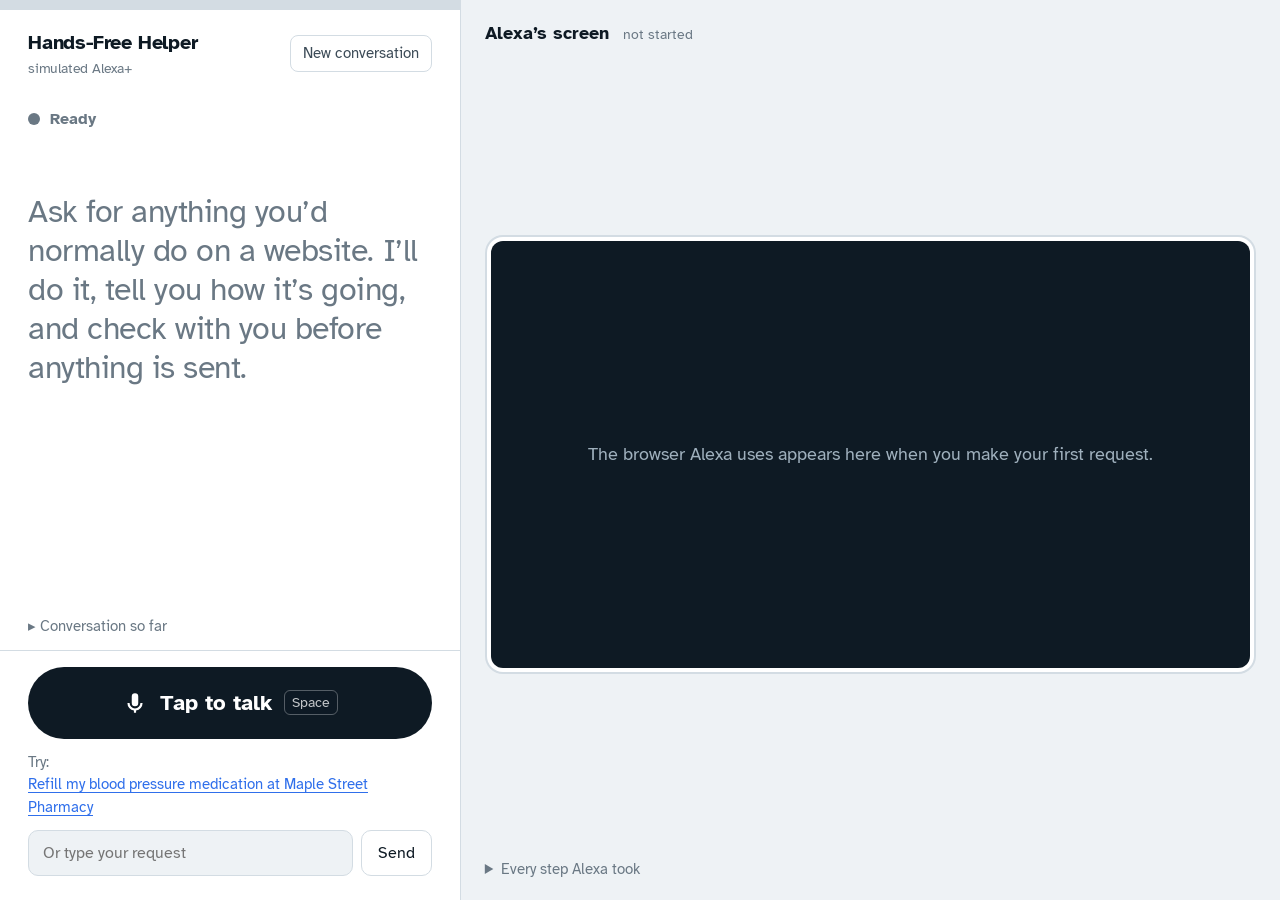
==== app/public/index.html @ bc0706c0 "Redesign the Alexa+ page for low-vision users Atkinson Hyperlegible type, an Echo-style state light " ====
<!doctype html>
<html lang="en">
<head>
<meta charset="utf-8">
<meta name="viewport" content="width=device-width,initial-scale=1">
<title>Hands-Free Helper</title>
<link rel="preconnect" href="https://fonts.googleapis.com">
<link rel="preconnect" href="https://fonts.gstatic.com" crossorigin>
<link href="https://fonts.googleapis.com/css2?family=Atkinson+Hyperlegible:ital,wght@0,400;0,700;1,400&display=swap" rel="stylesheet">
<style>
:root{
  --ink:#0E1A24; --ink-2:#3C4B57; --ink-3:#6A7884;
  --paper:#EEF2F5; --surface:#FFFFFF; --rule:#D3DCE3; --screen:#0E1A24;
  --listen:#2F6FEB; --work:#7A5AF8; --ask:#E39A0B; --done:#14915F; --stop:#D23F3F;
  --state:var(--ink-3);
  --font:"Atkinson Hyperlegible",system-ui,-apple-system,"Segoe UI",sans-serif;
}
*{box-sizing:border-box}
html,body{height:100%}
body{margin:0;background:var(--paper);color:var(--ink);font:18px/1.5 var(--font)}
body[data-state=listening]{--state:var(--listen)} body[data-state=thinking]{--state:var(--work)}
body[data-state=speaking]{--state:var(--listen)} body[data-state=ask]{--state:var(--ask)}
body[data-state=done]{--state:var(--done)} body[data-state=blocked]{--state:var(--stop)}
button,input{font:inherit;color:inherit}
:focus-visible{outline:3px solid var(--listen);outline-offset:3px}

.app{display:grid;grid-template-columns:minmax(440px,36%) 1fr;height:100vh}

/* left: the conversation */
.talk{position:relative;display:flex;flex-direction:column;min-height:0;background:var(--surface);border-right:1px solid var(--rule)}
.lightbar{height:10px;background:var(--state);transition:background .3s;position:relative;overflow:hidden}
body[data-state=idle] .lightbar{background:var(--rule)}
body[data-state=thinking] .lightbar::after{content:"";position:absolute;inset:0;width:35%;
  background:linear-gradient(90deg,transparent,rgba(255,255,255,.75),transparent);animation:sweep 1.4s ease-in-out infinite}
body[data-state=listening] .lightbar,body[data-state=speaking] .lightbar{animation:breathe 1.2s ease-in-out infinite}
@keyframes sweep{from{transform:translateX(-100%)}to{transform:translateX(300%)}}
@keyframes breathe{50%{opacity:.55}}

.bar{display:flex;align-items:center;gap:12px;padding:18px 28px 0}
.bar h1{margin:0;font-size:20px;font-weight:700;letter-spacing:-.01em;white-space:nowrap}
.bar .sim{display:block;font-size:14px;font-weight:400;color:var(--ink-3)}
.bar .sp{flex:1}
.quiet{white-space:nowrap;background:none;border:1px solid var(--rule);border-radius:8px;padding:6px 12px;font-size:15px;color:var(--ink-2);cursor:pointer}
.quiet:hover{border-color:var(--ink-3);color:var(--ink)}

.stage{flex:1;overflow:auto;padding:28px 28px 12px;min-height:0;display:flex;flex-direction:column}
.status{display:flex;align-items:center;gap:10px;font-size:16px;font-weight:700;color:var(--state);min-height:24px}
.status::before{content:"";width:12px;height:12px;border-radius:50%;background:var(--state);flex:none}
body[data-state=idle] .status{color:var(--ink-3)}
.heard{margin:22px 0 0;font-size:19px;color:var(--ink-2);font-style:italic;min-height:1.5em}
.caption{margin:10px 0 0;font-size:clamp(28px,2.5vw,40px);line-height:1.22;font-weight:700;letter-spacing:-.015em;max-width:24ch}
.caption.empty{color:var(--ink-3);font-weight:400}

.decision{margin-top:24px;padding:20px;border-radius:14px;border:2px solid var(--ask);background:#FFF7E6}
.decision p{margin:0 0 14px;font-size:19px}
.decision .row{display:flex;gap:12px}
.decision button{flex:1;min-height:56px;border-radius:12px;font-size:20px;font-weight:700;cursor:pointer;border:2px solid var(--ink)}
.decision .yes{background:var(--ink);color:#fff}
.decision .no{background:var(--surface)}
.outcome{margin-top:24px;padding:16px 20px;border-radius:14px;font-size:19px;border-left:6px solid var(--done);background:#E9F7F0}
.outcome.blocked{border-color:var(--stop);background:#FDECEC}

.history{margin-top:auto;padding-top:28px}
.history summary{cursor:pointer;color:var(--ink-3);font-size:15px;list-style:none}
.history summary::-webkit-details-marker{display:none}
.history summary::before{content:"▸ ";}
.history[open] summary::before{content:"▾ ";}
.history ol{list-style:none;margin:10px 0 0;padding:0;display:flex;flex-direction:column;gap:8px}
.history li{font-size:16px;line-height:1.4;padding-left:14px;border-left:3px solid var(--rule)}
.history li.you{border-color:var(--listen);color:var(--ink-2)}
.history li b{font-weight:700;margin-right:6px}

.dock{padding:16px 28px 24px;border-top:1px solid var(--rule);display:flex;flex-direction:column;gap:12px}
.mic{position:relative;display:flex;align-items:center;justify-content:center;gap:12px;width:100%;min-height:72px;border-radius:999px;
  border:0;background:var(--ink);color:#fff;font-size:22px;font-weight:700;cursor:pointer;overflow:hidden}
.mic svg{width:26px;height:26px;fill:currentColor;flex:none}
.mic .level{position:absolute;left:0;top:0;bottom:0;width:0;background:var(--listen);opacity:.9;transition:width .06s linear}
.mic span,.mic svg{position:relative}
body[data-state=listening] .mic{background:#1B3F86}
body[data-state=thinking] .mic,body[data-state=speaking] .mic{background:var(--ink-3);cursor:default}
.mic kbd{font:inherit;font-size:14px;font-weight:400;opacity:.75;border:1px solid rgba(255,255,255,.4);border-radius:6px;padding:1px 7px}
.typed{display:flex;gap:8px}
.typed input{flex:1;min-width:0;border:1px solid var(--rule);border-radius:10px;padding:10px 14px;font-size:16px;background:var(--paper)}
.typed button{border:1px solid var(--rule);background:var(--surface);border-radius:10px;padding:0 16px;font-size:16px;cursor:pointer}
.try{font-size:15px;color:var(--ink-3)}
.try button{background:none;border:0;padding:0;color:var(--listen);text-decoration:underline;text-underline-offset:3px;cursor:pointer;font-size:15px;text-align:left}

/* right: what Alexa is doing */
.watch{display:flex;flex-direction:column;min-width:0;min-height:0;padding:20px 24px 20px}
.watch header{display:flex;align-items:baseline;gap:14px;margin-bottom:12px;min-height:28px}
.watch h2{margin:0;font-size:18px}
.watch .live{font-size:14px;color:var(--ink-3)}
.watch .live.on{color:var(--done);font-weight:700}
.watch .sp{flex:1}
.watch .clock{font-size:15px;color:var(--ink-3);font-variant-numeric:tabular-nums}
/* the frame keeps the desktop's 16:9 shape, as large as the space allows */
.fit{flex:1;min-height:0;display:flex;align-items:center;justify-content:center;container-type:size}
.frame{position:relative;width:min(100cqw - 12px,(100cqh - 12px) * 16 / 9);aspect-ratio:16/9;border-radius:12px;overflow:hidden;background:var(--screen);
  box-shadow:0 0 0 4px var(--surface),0 0 0 6px var(--rule);transition:box-shadow .3s}
.frame .empty[hidden]{display:none}
body:not([data-state=idle]) .frame{box-shadow:0 0 0 4px var(--surface),0 0 0 6px var(--state)}
.frame iframe{position:absolute;inset:0;width:100%;height:100%;border:0}
.frame .empty{position:absolute;inset:0;display:grid;place-items:center;color:#9FB0BD;font-size:18px;text-align:center;padding:24px}
.now{display:flex;align-items:baseline;gap:8px;font-size:16px;color:var(--ink-2);min-width:0;overflow:hidden;white-space:nowrap}
.now .what{font-weight:700;color:var(--ink)}
.steps{margin-top:8px}
.steps summary{cursor:pointer;color:var(--ink-3);font-size:15px}
.steps ol{margin:8px 0 0;padding-left:22px;max-height:140px;overflow:auto;font-size:14.5px;color:var(--ink-2);columns:2;column-gap:32px}

@media (max-width:980px){
  .app{grid-template-columns:1fr;height:auto}
  .talk{min-height:100vh;border-right:0}
  .watch{padding:16px}
  .fit{flex:none;container-type:inline-size}
  .frame{width:100%}
  .bar,.stage,.dock{padding-left:16px;padding-right:16px}
  .steps ol{columns:1}
}
@media (prefers-reduced-motion:reduce){*{animation:none!important;transition:none!important}}
</style>
</head>
<body data-state="idle">
<div class="app">
  <section class="talk" aria-label="Conversation with Alexa">
    <div class="lightbar" aria-hidden="true"></div>
    <div class="bar">
      <h1>Hands-Free Helper<span class="sim">simulated Alexa+</span></h1><span class="sp"></span>
      <button class="quiet" id="stop" hidden>Stop</button>
      <button class="quiet" id="reset">New conversation</button>
    </div>

    <div class="stage">
      <div class="status" id="state" role="status" aria-live="polite">Ready</div>
      <p class="heard" id="heard"></p>
      <p class="caption empty" id="caption" aria-live="polite">Ask for anything you’d normally do on a website. I’ll do it, tell you how it’s going, and check with you before anything is sent.</p>
      <div id="result"></div>
      <details class="history" id="historyBox">
        <summary>Conversation so far</summary>
        <ol id="history"></ol>
      </details>
    </div>

    <div class="dock">
      <button class="mic" id="ring" aria-label="Tap to talk">
        <span class="level" id="level"></span>
        <svg viewBox="0 0 24 24" aria-hidden="true"><path d="M12 15a3 3 0 0 0 3-3V6a3 3 0 1 0-6 0v6a3 3 0 0 0 3 3Zm5-3a5 5 0 0 1-10 0H5a7 7 0 0 0 6 6.92V21h2v-2.08A7 7 0 0 0 19 12h-2Z"/></svg>
        <span id="micLabel">Tap to talk</span><kbd>Space</kbd>
      </button>
      <div class="try" id="hints">Try: <button class="hint">Refill my blood pressure medication at Maple Street Pharmacy</button></div>
      <form class="typed" id="form"><input id="text" placeholder="Or type your request" autocomplete="off" aria-label="Type your request"><button>Send</button></form>
    </div>
  </section>

  <section class="watch" aria-label="Alexa's screen">
    <header><h2>Alexa’s screen</h2><span class="live" id="live">not started</span><span class="sp"></span><span class="now" id="now"></span><span class="clock" id="timer"></span></header>
    <div class="fit"><div class="frame">
      <iframe id="vnc" title="Live view of the browser Alexa is using"></iframe>
      <div class="empty" id="empty">The browser Alexa uses appears here when you make your first request.</div>
    </div></div>
    <details class="steps" id="stepsBox"><summary id="stepsSum">Every step Alexa took</summary><ol id="steps"></ol></details>
  </section>
</div>
<script>
const $ = (id) => document.getElementById(id);
const stateEl = $('state'), ring = $('ring');
let cfg = {}, running = false, t0 = 0, tick, stepCount = 0;

let vncLoaded = false;
fetch('/api/config').then(r => r.json()).then(c => { cfg = c; if (c.desktopUp) loadVnc(); });
function loadVnc() {
  if (vncLoaded) return; vncLoaded = true;
  const f = $('vnc');
  f.src = `http://${location.hostname}:${cfg.vncWebPort}/vnc.html?autoconnect=1&resize=scale&view_only=1&reconnect=1&reconnect_delay=1500`;
  f.onload = () => { $('empty').hidden = true; $('live').textContent = 'live'; $('live').classList.add('on'); };
}

const LABELS = { idle: 'Ready', listening: 'Listening', thinking: 'Working on it', speaking: 'Speaking',
  ask: 'Needs your OK', done: 'Done', blocked: 'Couldn’t finish' };
function setState(s, label) {
  document.body.dataset.state = s || 'idle';
  stateEl.textContent = label || LABELS[s || 'idle'];
  $('micLabel').textContent = s === 'listening' ? 'Listening… tap when done' : s === 'thinking' ? 'Working…' : 'Tap to talk';
  $('stop').hidden = s !== 'thinking';
}
function remember(who, text) {
  const li = document.createElement('li'); li.className = who === 'You' ? 'you' : '';
  li.innerHTML = '<b></b><span></span>'; li.children[0].textContent = who; li.children[1].textContent = text;
  $('history').appendChild(li);
}
function caption(text) { const c = $('caption'); c.classList.remove('empty'); c.textContent = text; }
function step(text) {
  $('now').innerHTML = '<span>Now</span><span class="what"></span>'; $('now').lastChild.textContent = text.replace(/^\S+\s/, '');
  const li = document.createElement('li'); li.textContent = text.replace(/^\S+\s/, ''); $('steps').appendChild(li);
  $('stepsSum').textContent = `Every step Alexa took (${++stepCount})`;
}

// Split an agent message into spoken text and an optional ASK/DONE/BLOCKED tag.
function parse(text) {
  const m = text.match(/^(ASK|DONE|BLOCKED):\s*(.+)$/m);
  const body = text.replace(/^(ASK|DONE|BLOCKED):.*$/m, '').trim();
  return { body, tag: m && m[1], tagText: m && m[2].trim() };
}

// --- speech out ---
const synth = window.speechSynthesis; let speakQ = Promise.resolve();
function speak(text) {
  if (!synth || !text) return speakQ;
  speakQ = speakQ.then(() => new Promise(res => {
    const u = new SpeechSynthesisUtterance(text.replace(/[*_`#]/g, ''));
    const v = synth.getVoices().find(v => /Samantha|Google US English|Jenny|Aria|Female/i.test(v.name)); if (v) u.voice = v;
    u.rate = 1.05; u.onend = u.onerror = res;
    if (!running && document.body.dataset.state === 'idle') setState('speaking');
    synth.speak(u);
  }));
  return speakQ;
}

// Speech in: record with MediaRecorder, stop automatically ~1.3 s after the user goes quiet,
// then transcribe on our own server (local Whisper) - no cloud speech service needed.
let rec = null;   // { stop(), abort() } while recording
async function listen(auto = false) {
  if (running || rec) return;
  if (!navigator.mediaDevices || !window.MediaRecorder) { setState('blocked', 'Recording needs http://localhost in Chrome or Edge'); return; }
  if (synth) synth.cancel();
  let stream;
  try { stream = await navigator.mediaDevices.getUserMedia({ audio: { echoCancellation: true, noiseSuppression: true } }); }
  catch (e) {
    const why = e.name === 'NotFoundError' ? 'No microphone found. Check your input device.'
      : 'Microphone blocked. Allow it in the address bar; the page must be on http://localhost.';
    // after a question, keep the question on screen: the buttons still work without a mic
    if (auto) return setState('ask', 'Needs your OK. Use the buttons, the microphone isn’t available');
    return setState('blocked', why);
  }

  const ctx = new AudioContext(), an = ctx.createAnalyser(); an.fftSize = 1024;
  ctx.createMediaStreamSource(stream).connect(an);
  const buf = new Float32Array(an.fftSize), chunks = [];
  const mr = new MediaRecorder(stream); mr.ondataavailable = (e) => e.data.size && chunks.push(e.data);
  const start = Date.now(); let floor = 0, n = 0, heard = false, lastLoud = 0, aborted = false;
  const timer = setInterval(() => {
    an.getFloatTimeDomainData(buf);
    const rms = Math.sqrt(buf.reduce((s, v) => s + v * v, 0) / buf.length), now = Date.now();
    if (now - start < 300) { floor += rms; n++; return; }          // learn the room's noise level
    const thr = Math.max(0.012, (floor / Math.max(n, 1)) * 3);
    $('level').style.width = Math.min(100, rms * 900) + '%';
    if (rms > thr) { heard = true; lastLoud = now; }
    if ((heard && now - lastLoud > 1300) || (!heard && now - start > 7000) || now - start > 15000) finish();
  }, 50);
  function finish() { if (mr.state !== 'inactive') mr.stop(); }
  mr.onstop = async () => {
    clearInterval(timer); stream.getTracks().forEach((t) => t.stop()); ctx.close(); $('level').style.width = 0; rec = null;
    if (aborted) return setState(auto ? 'ask' : 'idle');
    if (!heard) return setState(auto ? 'ask' : 'idle', auto ? 'Needs your OK. Say yes or no, or use the buttons' : 'I didn’t hear anything. Tap to talk and try again.');
    setState('thinking', 'Writing down what you said');
    try {
      const r = await (await fetch('/api/stt', { method: 'POST', body: new Blob(chunks, { type: mr.mimeType }) })).json();
      const said = (r.text || '').trim();
      if (said) return send(said);
      setState('idle', r.error ? 'Speech error: ' + r.error : 'I didn’t catch that. Tap to talk and try again.');
    } catch { setState('blocked', 'Can’t reach the helper server to transcribe.'); }
  };
  rec = { stop: finish, abort: () => { aborted = true; finish(); } };
  mr.start(250); setState('listening');
}
ring.onclick = () => rec ? rec.stop() : listen();
document.addEventListener('keydown', (e) => { if (e.code === 'Space' && !/INPUT|BUTTON/.test(document.activeElement.tagName)) { e.preventDefault(); ring.click(); } });

// --- talk to the agent ---
async function send(text) {
  if (running || !text) return;
  $('hints').hidden = true; $('result').innerHTML = '';
  $('heard').textContent = '“' + text + '”'; remember('You', text);
  running = true; setState('thinking'); caption('On it.');
  t0 = Date.now(); tick = setInterval(() => $('timer').textContent = Math.round((Date.now() - t0) / 1000) + ' s', 500);
  let lastTag = null;
  try {
    const r = await fetch('/api/ask', { method: 'POST', headers: { 'Content-Type': 'application/json' }, body: JSON.stringify({ text }) });
    const reader = r.body.getReader(), dec = new TextDecoder(); let buf = '';
    for (;;) {
      const { value, done } = await reader.read(); if (done) break;
      buf += dec.decode(value, { stream: true });
      let i; while ((i = buf.indexOf('\n\n')) >= 0) {
        const chunk = buf.slice(0, i); buf = buf.slice(i + 2);
        if (!chunk.startsWith('data: ')) continue;
        const ev = JSON.parse(chunk.slice(6));
        if (ev.type === 'status') { stateEl.textContent = ev.text.replace('…', ''); if (ev.text.startsWith('Working')) loadVnc(); }
        if (ev.type === 'activity') step(ev.text);
        if (ev.type === 'say') {
          const p = parse(ev.text);
          if (p.body) { caption(p.body); remember('Alexa', p.body); speak(p.body); }
          if (p.tag) { outcome(p.tag, p.tagText); remember('Alexa', p.tagText); speak(p.tagText); lastTag = p.tag; }
        }
        if (ev.type === 'error') { caption(ev.text); remember('Alexa', ev.text); speak(ev.text); lastTag = 'BLOCKED'; }
      }
    }
  } catch (e) { caption('The connection to the helper dropped. Check that the server is running.'); lastTag = 'BLOCKED'; }
  running = false; clearInterval(tick);
  $('now').innerHTML = '';
  await speakQ;
  setState({ ASK: 'ask', DONE: 'done', BLOCKED: 'blocked' }[lastTag] || 'idle');
  // hands-free: wait for the spoken yes/no, after a beat so the mic doesn't hear Alexa's own voice
  if (lastTag === 'ASK') setTimeout(() => listen(true), 500);
}

function outcome(tag, text) {
  caption(text);
  const box = $('result');
  if (tag === 'ASK') {
    box.innerHTML = '<div class="decision"><p>Say “yes” or “no”, or choose:</p><div class="row"><button class="yes">Yes, go ahead</button><button class="no">No, stop</button></div></div>';
    box.querySelector('.yes').onclick = () => { rec && rec.abort(); send('Yes, go ahead.'); };
    box.querySelector('.no').onclick = () => { rec && rec.abort(); send("No, don't do that."); };
  } else {
    box.innerHTML = `<div class="outcome ${tag === 'BLOCKED' ? 'blocked' : ''}"></div>`;
    box.firstChild.textContent = tag === 'DONE' ? 'Finished and checked on screen.' : 'Stopped before finishing. Nothing was submitted.';
  }
}

$('form').onsubmit = (e) => { e.preventDefault(); const t = $('text').value.trim(); $('text').value = ''; send(t); };
document.querySelectorAll('.hint').forEach(b => b.onclick = () => send(b.textContent));
$('reset').onclick = async () => {
  await fetch('/api/reset', { method: 'POST' });
  $('history').innerHTML = ''; $('steps').innerHTML = ''; $('result').innerHTML = ''; $('heard').textContent = ''; stepCount = 0;
  $('stepsSum').textContent = 'Every step Alexa took'; $('hints').hidden = false; $('timer').textContent = '';
  const c = $('caption'); c.classList.add('empty'); c.textContent = 'New conversation. What can I do for you?'; setState('idle');
};
$('stop').onclick = () => fetch('/api/stop', { method: 'POST' });
</script>
</body>
</html>
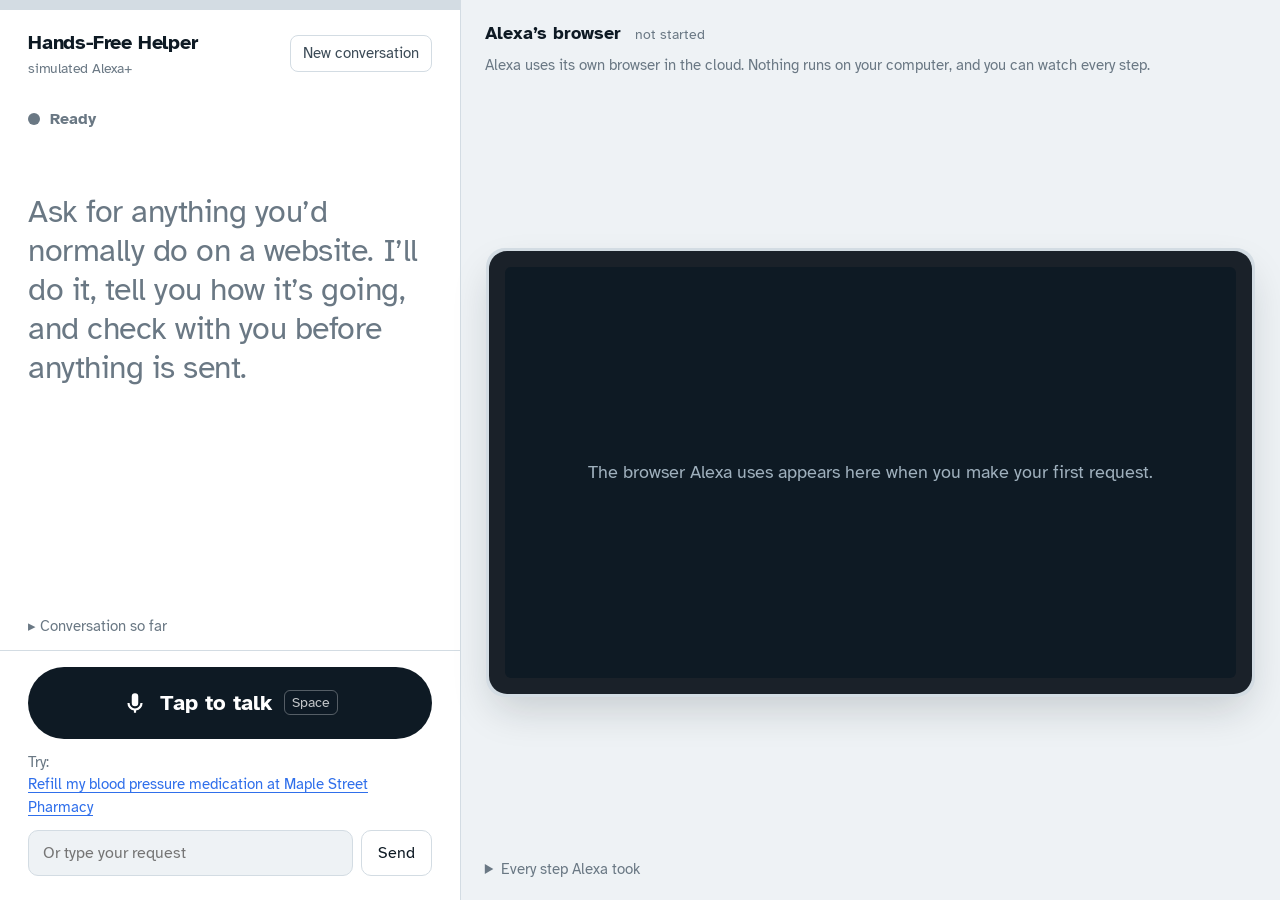
==== commit 57dbac1c: "Show Alexa's cloud browser instead of a desktop Embed noVNC's RFB client directly (no noVNC UI) in a" ====
--- a/app/public/index.html
+++ b/app/public/index.html
@@ -90,16 +90,18 @@
 .watch header{display:flex;align-items:baseline;gap:14px;margin-bottom:12px;min-height:28px}
 .watch h2{margin:0;font-size:18px}
 .watch .live{font-size:14px;color:var(--ink-3)}
+.watch .where{margin:-6px 0 18px;font-size:15px;color:var(--ink-3)}
 .watch .live.on{color:var(--done);font-weight:700}
 .watch .sp{flex:1}
 .watch .clock{font-size:15px;color:var(--ink-3);font-variant-numeric:tabular-nums}
 /* the frame keeps the desktop's 16:9 shape, as large as the space allows */
 .fit{flex:1;min-height:0;display:flex;align-items:center;justify-content:center;container-type:size}
-.frame{position:relative;width:min(100cqw - 12px,(100cqh - 12px) * 16 / 9);aspect-ratio:16/9;border-radius:12px;overflow:hidden;background:var(--screen);
-  box-shadow:0 0 0 4px var(--surface),0 0 0 6px var(--rule);transition:box-shadow .3s}
+.frame{position:relative;width:min(100cqw - 40px,(100cqh - 40px) * 16 / 9);aspect-ratio:16/9;border-radius:6px;overflow:hidden;background:var(--screen);
+  box-shadow:0 0 0 16px #1A2129,0 0 0 19px var(--rule),0 18px 40px 12px rgba(14,26,36,.18);transition:box-shadow .3s}
 .frame .empty[hidden]{display:none}
-body:not([data-state=idle]) .frame{box-shadow:0 0 0 4px var(--surface),0 0 0 6px var(--state)}
-.frame iframe{position:absolute;inset:0;width:100%;height:100%;border:0}
+body:not([data-state=idle]) .frame{box-shadow:0 0 0 16px #1A2129,0 0 0 19px var(--state),0 18px 40px 12px rgba(14,26,36,.18)}
+.frame .screen{position:absolute;inset:0}
+.frame .screen > div{background:transparent!important}
 .frame .empty{position:absolute;inset:0;display:grid;place-items:center;color:#9FB0BD;font-size:18px;text-align:center;padding:24px}
 .now{display:flex;align-items:baseline;gap:8px;font-size:16px;color:var(--ink-2);min-width:0;overflow:hidden;white-space:nowrap}
 .now .what{font-weight:700;color:var(--ink)}
@@ -110,7 +112,7 @@
 @media (max-width:980px){
   .app{grid-template-columns:1fr;height:auto}
   .talk{min-height:100vh;border-right:0}
-  .watch{padding:16px}
+  .watch{padding:16px 28px}
   .fit{flex:none;container-type:inline-size}
   .frame{width:100%}
   .bar,.stage,.dock{padding-left:16px;padding-right:16px}
@@ -151,10 +153,11 @@
     </div>
   </section>
 
-  <section class="watch" aria-label="Alexa's screen">
-    <header><h2>Alexa’s screen</h2><span class="live" id="live">not started</span><span class="sp"></span><span class="now" id="now"></span><span class="clock" id="timer"></span></header>
+  <section class="watch" aria-label="Alexa's browser">
+    <header><h2>Alexa’s browser</h2><span class="live" id="live">not started</span><span class="sp"></span><span class="now" id="now"></span><span class="clock" id="timer"></span></header>
+    <p class="where">Alexa uses its own browser in the cloud. Nothing runs on your computer, and you can watch every step.</p>
     <div class="fit"><div class="frame">
-      <iframe id="vnc" title="Live view of the browser Alexa is using"></iframe>
+      <div class="screen" id="vnc" role="img" aria-label="Live view of the browser Alexa is using"></div>
       <div class="empty" id="empty">The browser Alexa uses appears here when you make your first request.</div>
     </div></div>
     <details class="steps" id="stepsBox"><summary id="stepsSum">Every step Alexa took</summary><ol id="steps"></ol></details>
@@ -167,11 +170,17 @@
 
 let vncLoaded = false;
 fetch('/api/config').then(r => r.json()).then(c => { cfg = c; if (c.desktopUp) loadVnc(); });
-function loadVnc() {
+// Live view: noVNC's RFB client drawn straight into the page (no noVNC chrome), view-only, scaled.
+async function loadVnc() {
   if (vncLoaded) return; vncLoaded = true;
-  const f = $('vnc');
-  f.src = `http://${location.hostname}:${cfg.vncWebPort}/vnc.html?autoconnect=1&resize=scale&view_only=1&reconnect=1&reconnect_delay=1500`;
-  f.onload = () => { $('empty').hidden = true; $('live').textContent = 'live'; $('live').classList.add('on'); };
+  const { default: RFB } = await import('/novnc/core/rfb.js');
+  const connect = () => {
+    const rfb = new RFB($('vnc'), `ws://${location.hostname}:${cfg.vncWebPort}/websockify`);
+    rfb.viewOnly = true; rfb.scaleViewport = true; rfb.background = 'transparent';
+    rfb.addEventListener('connect', () => { $('empty').hidden = true; $('live').textContent = 'live'; $('live').classList.add('on'); });
+    rfb.addEventListener('disconnect', () => { $('live').textContent = 'reconnecting'; $('live').classList.remove('on'); setTimeout(connect, 1500); });
+  };
+  connect();
 }
 
 const LABELS = { idle: 'Ready', listening: 'Listening', thinking: 'Working on it', speaking: 'Speaking',
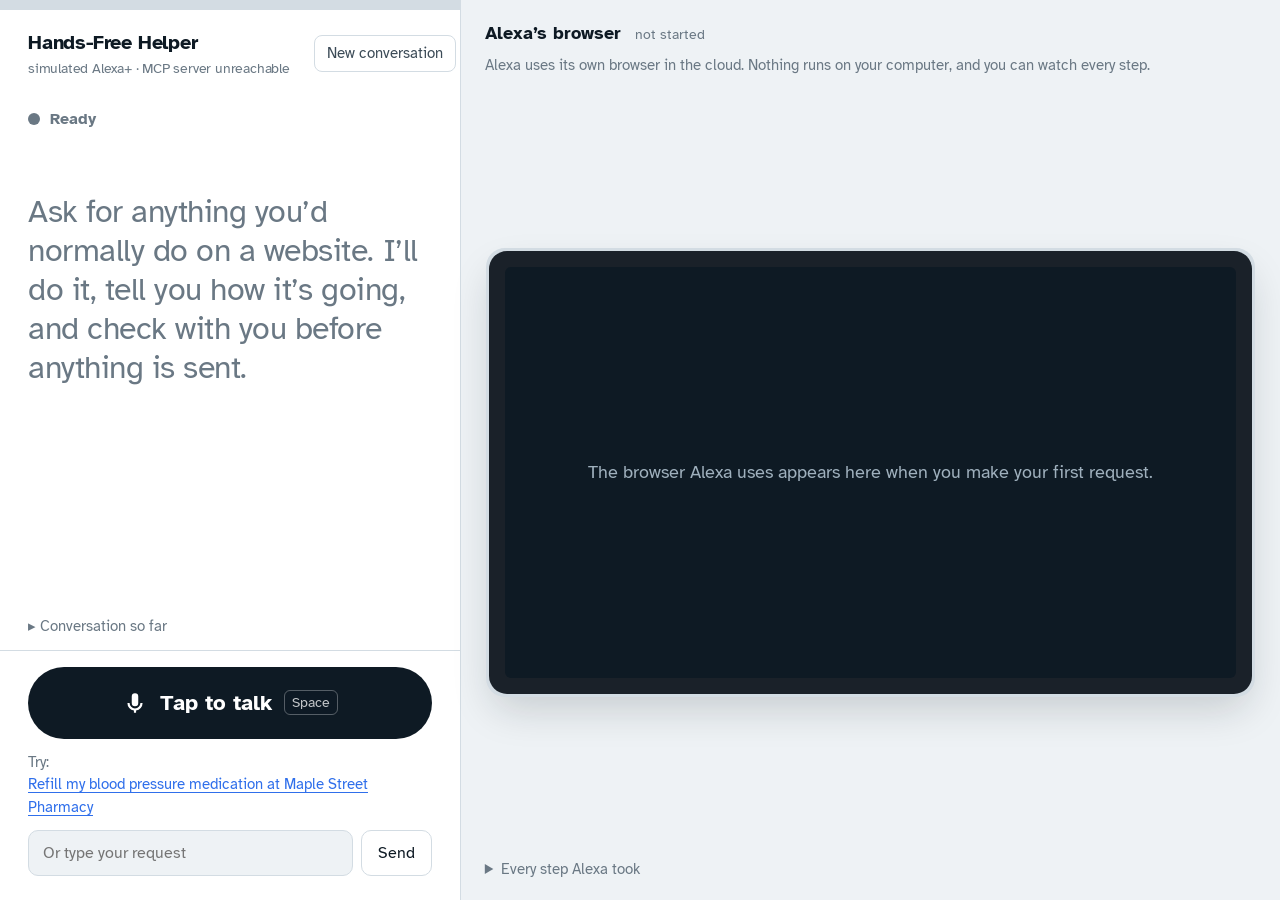
==== commit 96295a52: "Add a self-hosted MCP server and make the Alexa+ page its MCP client Streamable HTTP, protocol 2025-" ====
--- a/app/public/index.html
+++ b/app/public/index.html
@@ -126,7 +126,7 @@
   <section class="talk" aria-label="Conversation with Alexa">
     <div class="lightbar" aria-hidden="true"></div>
     <div class="bar">
-      <h1>Hands-Free Helper<span class="sim">simulated Alexa+</span></h1><span class="sp"></span>
+      <h1>Hands-Free Helper<span class="sim">simulated Alexa+ · <span id="mcpState">connecting to MCP server…</span></span></h1><span class="sp"></span>
       <button class="quiet" id="stop" hidden>Stop</button>
       <button class="quiet" id="reset">New conversation</button>
     </div>
@@ -274,39 +274,91 @@
 ring.onclick = () => rec ? rec.stop() : listen();
 document.addEventListener('keydown', (e) => { if (e.code === 'Space' && !/INPUT|BUTTON/.test(document.activeElement.tagName)) { e.preventDefault(); ring.click(); } });
 
+// --- MCP client: the page talks to the helper's MCP server (Streamable HTTP, 2025-11-25) ---
+const mcp = {
+  sid: null, version: '2025-11-25', id: 0,
+  async post(msg, onNote) {
+    const headers = { 'Content-Type': 'application/json', Accept: 'application/json, text/event-stream' };
+    if (this.sid) { headers['Mcp-Session-Id'] = this.sid; headers['MCP-Protocol-Version'] = this.version; }
+    const r = await fetch('/mcp', { method: 'POST', headers, body: JSON.stringify(msg) });
+    if (r.status === 404 && this.sid) { this.sid = null; await this.init(); return this.post(msg, onNote); }  // session expired
+    if (r.headers.get('Mcp-Session-Id')) this.sid = r.headers.get('Mcp-Session-Id');
+    if (r.status === 202) return null;
+    if (!(r.headers.get('Content-Type') || '').includes('text/event-stream')) return r.json();
+    // SSE: notifications first, then the response to our request
+    const reader = r.body.getReader(), dec = new TextDecoder(); let buf = '', reply = null;
+    for (;;) {
+      const { value, done } = await reader.read(); if (done) break;
+      buf += dec.decode(value, { stream: true });
+      let i; while ((i = buf.indexOf('\n\n')) >= 0) {
+        const data = buf.slice(0, i).split('\n').filter(l => l.startsWith('data:')).map(l => l.slice(5).trim()).join('');
+        buf = buf.slice(i + 2); if (!data) continue;
+        const m = JSON.parse(data);
+        if (m.method) onNote && onNote(m); else if (m.id === msg.id) reply = m;
+      }
+    }
+    return reply;
+  },
+  async init() {
+    const r = await this.post({ jsonrpc: '2.0', id: ++this.id, method: 'initialize', params: {
+      protocolVersion: this.version, capabilities: {}, clientInfo: { name: 'alexa-plus-simulator', version: '1.0.0' } } });
+    this.version = r.result.protocolVersion;
+    await this.post({ jsonrpc: '2.0', method: 'notifications/initialized' });
+    const tools = (await this.post({ jsonrpc: '2.0', id: ++this.id, method: 'tools/list' })).result.tools;
+    return { server: r.result.serverInfo, tools: tools.map(t => t.name) };
+  },
+  async call(name, args, onNote) {
+    const id = ++this.id;
+    const r = await this.post({ jsonrpc: '2.0', id, method: 'tools/call', params: { name, arguments: args, _meta: { progressToken: 'p' + id } } }, onNote);
+    if (!r || r.error) throw new Error(r ? r.error.message : 'no response');
+    return r.result;
+  }
+};
+const mcpReady = mcp.init().then((info) => {
+  $('mcpState').textContent = `connected to MCP server · ${info.tools.length} tools`;
+  return info;
+}).catch(() => { $('mcpState').textContent = 'MCP server unreachable'; });
+
 // --- talk to the agent ---
+let awaitingOk = false;
+const YES = /^(yes|yeah|yep|sure|ok(ay)?|go ahead|do it|please do|place it)\b/i, NO = /^(no|nope|stop|don'?t|cancel|wait)\b/i;
 async function send(text) {
   if (running || !text) return;
   $('hints').hidden = true; $('result').innerHTML = '';
   $('heard').textContent = '“' + text + '”'; remember('You', text);
   running = true; setState('thinking'); caption('On it.');
   t0 = Date.now(); tick = setInterval(() => $('timer').textContent = Math.round((Date.now() - t0) / 1000) + ' s', 500);
+  // after a question, a plain yes/no becomes confirm_action; anything else is a new request
+  const [tool, args] = awaitingOk && YES.test(text) ? ['confirm_action', { approve: true }]
+    : awaitingOk && NO.test(text) ? ['confirm_action', { approve: false, note: text }]
+    : ['run_web_task', { request: text }];
+  awaitingOk = false;
   let lastTag = null;
+  const onNote = (m) => {
+    if (m.method !== 'notifications/message') return;
+    const ev = m.params.data;
+    if (ev.type === 'status') { stateEl.textContent = ev.text.replace('…', ''); if (ev.text.startsWith('Working')) loadVnc(); }
+    if (ev.type === 'activity') step(ev.text);
+    if (ev.type === 'say') {
+      const p = parse(ev.text);
+      if (p.body) { caption(p.body); remember('Alexa', p.body); speak(p.body); }
+      if (p.tag) { outcome(p.tag, p.tagText); remember('Alexa', p.tagText); speak(p.tagText); lastTag = p.tag; }
+    }
+    if (ev.type === 'error') { caption(ev.text); remember('Alexa', ev.text); speak(ev.text); lastTag = 'BLOCKED'; }
+  };
   try {
-    const r = await fetch('/api/ask', { method: 'POST', headers: { 'Content-Type': 'application/json' }, body: JSON.stringify({ text }) });
-    const reader = r.body.getReader(), dec = new TextDecoder(); let buf = '';
-    for (;;) {
-      const { value, done } = await reader.read(); if (done) break;
-      buf += dec.decode(value, { stream: true });
-      let i; while ((i = buf.indexOf('\n\n')) >= 0) {
-        const chunk = buf.slice(0, i); buf = buf.slice(i + 2);
-        if (!chunk.startsWith('data: ')) continue;
-        const ev = JSON.parse(chunk.slice(6));
-        if (ev.type === 'status') { stateEl.textContent = ev.text.replace('…', ''); if (ev.text.startsWith('Working')) loadVnc(); }
-        if (ev.type === 'activity') step(ev.text);
-        if (ev.type === 'say') {
-          const p = parse(ev.text);
-          if (p.body) { caption(p.body); remember('Alexa', p.body); speak(p.body); }
-          if (p.tag) { outcome(p.tag, p.tagText); remember('Alexa', p.tagText); speak(p.tagText); lastTag = p.tag; }
-        }
-        if (ev.type === 'error') { caption(ev.text); remember('Alexa', ev.text); speak(ev.text); lastTag = 'BLOCKED'; }
-      }
-    }
+    await mcpReady;
+    step(`🔌 MCP tools/call ${tool}`);
+    const res = await mcp.call(tool, args, onNote);
+    const st = res.structuredContent && res.structuredContent.status;
+    if (!lastTag && st) { lastTag = { needs_confirmation: 'ASK', done: 'DONE', blocked: 'BLOCKED', busy: 'BLOCKED' }[st];
+      outcome(lastTag, res.structuredContent.speech); speak(res.structuredContent.speech); }
   } catch (e) { caption('The connection to the helper dropped. Check that the server is running.'); lastTag = 'BLOCKED'; }
   running = false; clearInterval(tick);
   $('now').innerHTML = '';
   await speakQ;
   setState({ ASK: 'ask', DONE: 'done', BLOCKED: 'blocked' }[lastTag] || 'idle');
+  awaitingOk = lastTag === 'ASK';
   // hands-free: wait for the spoken yes/no, after a beat so the mic doesn't hear Alexa's own voice
   if (lastTag === 'ASK') setTimeout(() => listen(true), 500);
 }
@@ -316,8 +368,8 @@
   const box = $('result');
   if (tag === 'ASK') {
     box.innerHTML = '<div class="decision"><p>Say “yes” or “no”, or choose:</p><div class="row"><button class="yes">Yes, go ahead</button><button class="no">No, stop</button></div></div>';
-    box.querySelector('.yes').onclick = () => { rec && rec.abort(); send('Yes, go ahead.'); };
-    box.querySelector('.no').onclick = () => { rec && rec.abort(); send("No, don't do that."); };
+    box.querySelector('.yes').onclick = () => { rec && rec.abort(); send('Yes, go ahead.'); };   // → confirm_action
+    box.querySelector('.no').onclick = () => { rec && rec.abort(); send('No, stop.'); };
   } else {
     box.innerHTML = `<div class="outcome ${tag === 'BLOCKED' ? 'blocked' : ''}"></div>`;
     box.firstChild.textContent = tag === 'DONE' ? 'Finished and checked on screen.' : 'Stopped before finishing. Nothing was submitted.';
@@ -327,7 +379,7 @@
 $('form').onsubmit = (e) => { e.preventDefault(); const t = $('text').value.trim(); $('text').value = ''; send(t); };
 document.querySelectorAll('.hint').forEach(b => b.onclick = () => send(b.textContent));
 $('reset').onclick = async () => {
-  await fetch('/api/reset', { method: 'POST' });
+  await mcpReady; await mcp.call('reset_conversation', {}); awaitingOk = false;
   $('history').innerHTML = ''; $('steps').innerHTML = ''; $('result').innerHTML = ''; $('heard').textContent = ''; stepCount = 0;
   $('stepsSum').textContent = 'Every step Alexa took'; $('hints').hidden = false; $('timer').textContent = '';
   const c = $('caption'); c.classList.add('empty'); c.textContent = 'New conversation. What can I do for you?'; setState('idle');
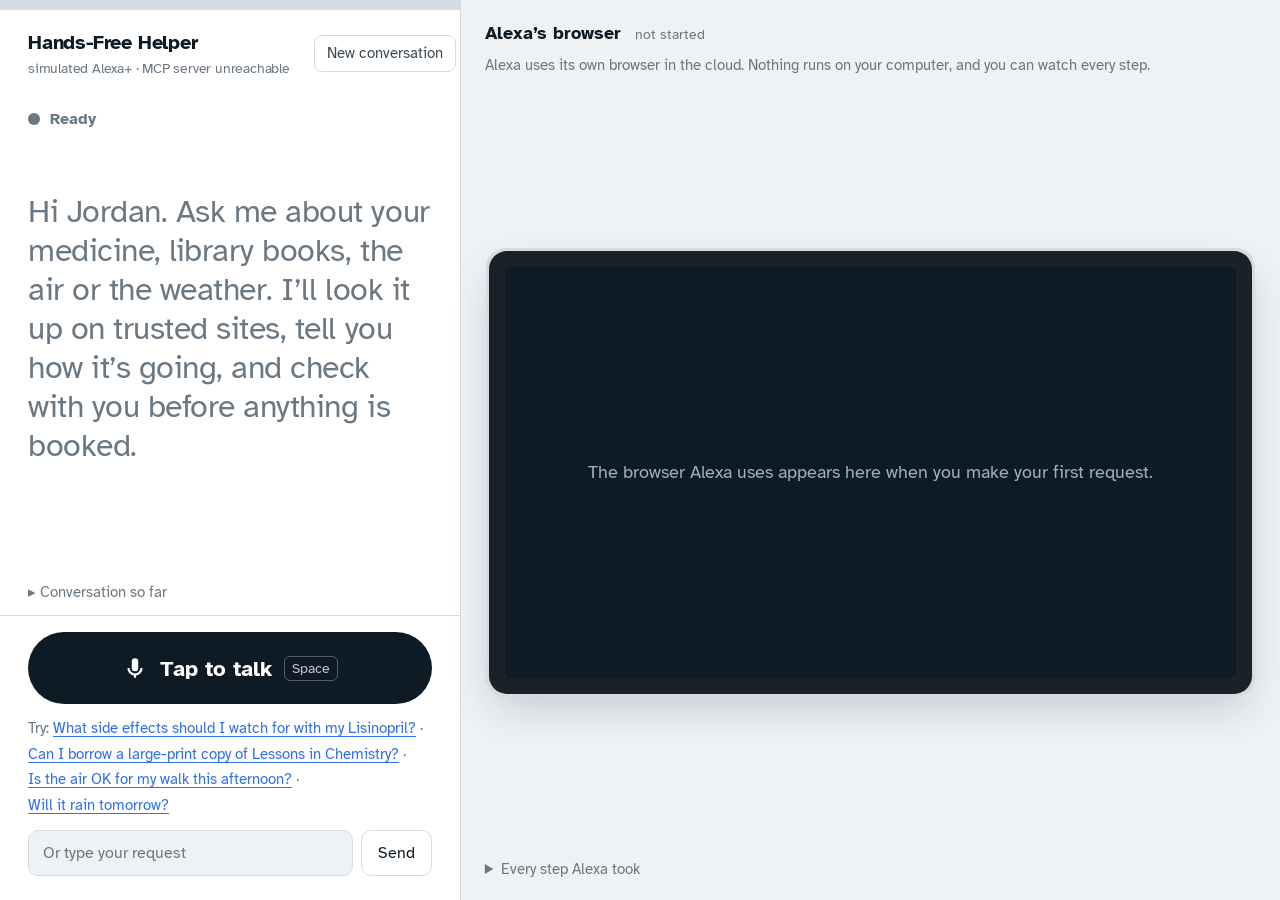
==== commit 03744ffb: "Use real public sites for the demo: MedlinePlus, library catalog, AirNow, weather.gov The agent open" ====
--- a/app/public/index.html
+++ b/app/public/index.html
@@ -82,7 +82,7 @@
 .typed{display:flex;gap:8px}
 .typed input{flex:1;min-width:0;border:1px solid var(--rule);border-radius:10px;padding:10px 14px;font-size:16px;background:var(--paper)}
 .typed button{border:1px solid var(--rule);background:var(--surface);border-radius:10px;padding:0 16px;font-size:16px;cursor:pointer}
-.try{font-size:15px;color:var(--ink-3)}
+.try{font-size:15px;color:var(--ink-3);line-height:1.7}
 .try button{background:none;border:0;padding:0;color:var(--listen);text-decoration:underline;text-underline-offset:3px;cursor:pointer;font-size:15px;text-align:left}
 
 /* right: what Alexa is doing */
@@ -134,7 +134,7 @@
     <div class="stage">
       <div class="status" id="state" role="status" aria-live="polite">Ready</div>
       <p class="heard" id="heard"></p>
-      <p class="caption empty" id="caption" aria-live="polite">Ask for anything you’d normally do on a website. I’ll do it, tell you how it’s going, and check with you before anything is sent.</p>
+      <p class="caption empty" id="caption" aria-live="polite">Hi Jordan. Ask me about your medicine, library books, the air or the weather. I’ll look it up on trusted sites, tell you how it’s going, and check with you before anything is booked.</p>
       <div id="result"></div>
       <details class="history" id="historyBox">
         <summary>Conversation so far</summary>
@@ -148,7 +148,11 @@
         <svg viewBox="0 0 24 24" aria-hidden="true"><path d="M12 15a3 3 0 0 0 3-3V6a3 3 0 1 0-6 0v6a3 3 0 0 0 3 3Zm5-3a5 5 0 0 1-10 0H5a7 7 0 0 0 6 6.92V21h2v-2.08A7 7 0 0 0 19 12h-2Z"/></svg>
         <span id="micLabel">Tap to talk</span><kbd>Space</kbd>
       </button>
-      <div class="try" id="hints">Try: <button class="hint">Refill my blood pressure medication at Maple Street Pharmacy</button></div>
+      <div class="try" id="hints">Try:
+        <button class="hint">What side effects should I watch for with my Lisinopril?</button> ·
+        <button class="hint">Can I borrow a large-print copy of Lessons in Chemistry?</button> ·
+        <button class="hint">Is the air OK for my walk this afternoon?</button> ·
+        <button class="hint">Will it rain tomorrow?</button></div>
       <form class="typed" id="form"><input id="text" placeholder="Or type your request" autocomplete="off" aria-label="Type your request"><button>Send</button></form>
     </div>
   </section>
@@ -324,7 +328,7 @@
 const YES = /^(yes|yeah|yep|sure|ok(ay)?|go ahead|do it|please do|place it)\b/i, NO = /^(no|nope|stop|don'?t|cancel|wait)\b/i;
 async function send(text) {
   if (running || !text) return;
-  $('hints').hidden = true; $('result').innerHTML = '';
+  $('result').innerHTML = '';
   $('heard').textContent = '“' + text + '”'; remember('You', text);
   running = true; setState('thinking'); caption('On it.');
   t0 = Date.now(); tick = setInterval(() => $('timer').textContent = Math.round((Date.now() - t0) / 1000) + ' s', 500);
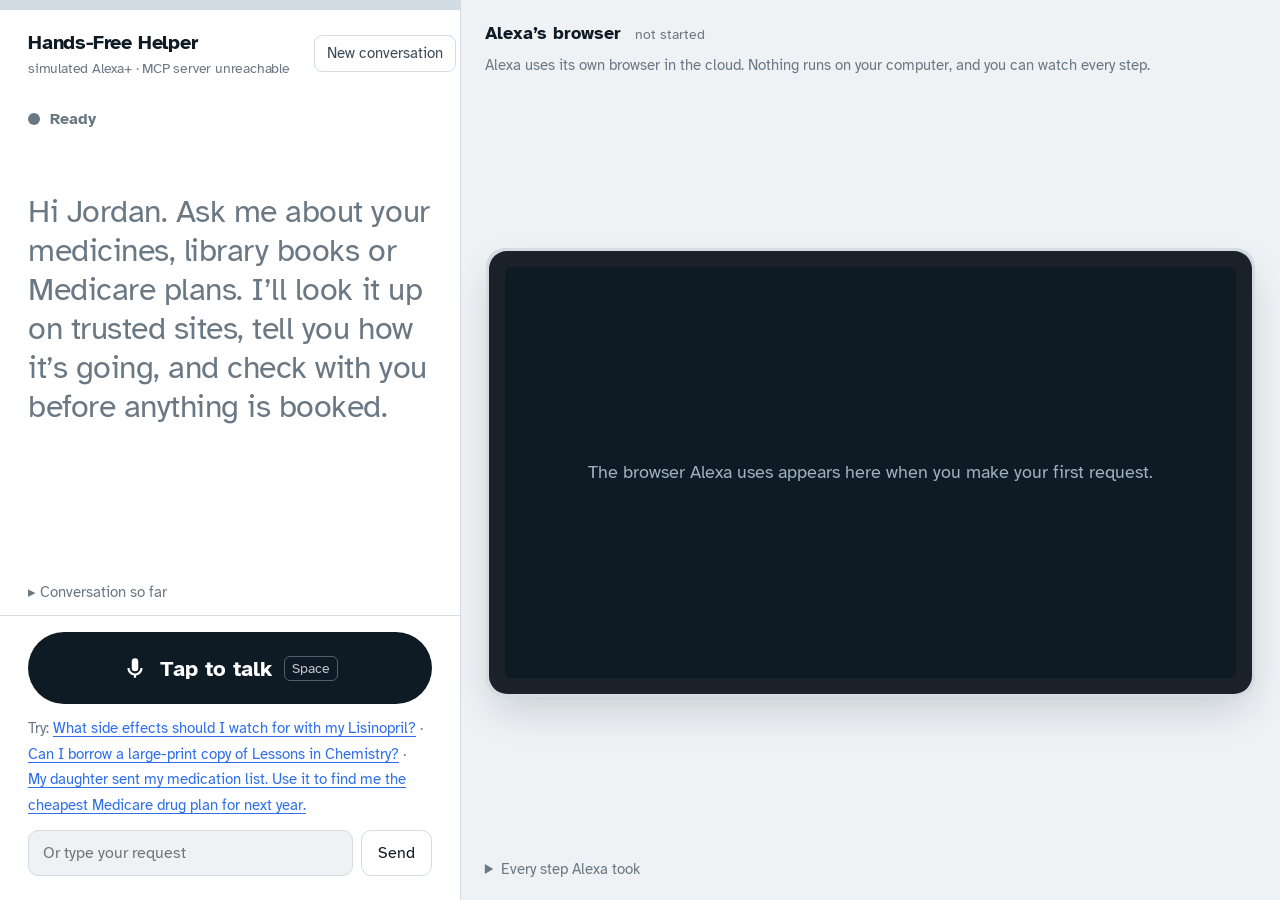
==== commit ea399c89: "Hard task: read the user's medication-list PDF and fill Medicare Plan Finder Adds a NEED: tag (open " ====
--- a/app/public/index.html
+++ b/app/public/index.html
@@ -134,7 +134,7 @@
     <div class="stage">
       <div class="status" id="state" role="status" aria-live="polite">Ready</div>
       <p class="heard" id="heard"></p>
-      <p class="caption empty" id="caption" aria-live="polite">Hi Jordan. Ask me about your medicine, library books, the air or the weather. I’ll look it up on trusted sites, tell you how it’s going, and check with you before anything is booked.</p>
+      <p class="caption empty" id="caption" aria-live="polite">Hi Jordan. Ask me about your medicines, library books or Medicare plans. I’ll look it up on trusted sites, tell you how it’s going, and check with you before anything is booked.</p>
       <div id="result"></div>
       <details class="history" id="historyBox">
         <summary>Conversation so far</summary>
@@ -151,8 +151,7 @@
       <div class="try" id="hints">Try:
         <button class="hint">What side effects should I watch for with my Lisinopril?</button> ·
         <button class="hint">Can I borrow a large-print copy of Lessons in Chemistry?</button> ·
-        <button class="hint">Is the air OK for my walk this afternoon?</button> ·
-        <button class="hint">Will it rain tomorrow?</button></div>
+        <button class="hint">My daughter sent my medication list. Use it to find me the cheapest Medicare drug plan for next year.</button></div>
       <form class="typed" id="form"><input id="text" placeholder="Or type your request" autocomplete="off" aria-label="Type your request"><button>Send</button></form>
     </div>
   </section>
@@ -209,8 +208,8 @@
 
 // Split an agent message into spoken text and an optional ASK/DONE/BLOCKED tag.
 function parse(text) {
-  const m = text.match(/^(ASK|DONE|BLOCKED):\s*(.+)$/m);
-  const body = text.replace(/^(ASK|DONE|BLOCKED):.*$/m, '').trim();
+  const m = text.match(/^(ASK|NEED|DONE|BLOCKED):\s*(.+)$/m);
+  const body = text.replace(/^(ASK|NEED|DONE|BLOCKED):.*$/m, '').trim();
   return { body, tag: m && m[1], tagText: m && m[2].trim() };
 }
 
@@ -355,22 +354,26 @@
     step(`🔌 MCP tools/call ${tool}`);
     const res = await mcp.call(tool, args, onNote);
     const st = res.structuredContent && res.structuredContent.status;
-    if (!lastTag && st) { lastTag = { needs_confirmation: 'ASK', done: 'DONE', blocked: 'BLOCKED', busy: 'BLOCKED' }[st];
+    if (!lastTag && st) { lastTag = { needs_confirmation: 'ASK', needs_input: 'NEED', done: 'DONE', blocked: 'BLOCKED', busy: 'BLOCKED' }[st];
       outcome(lastTag, res.structuredContent.speech); speak(res.structuredContent.speech); }
+    if (st === 'needs_input') lastTag = 'NEED';
   } catch (e) { caption('The connection to the helper dropped. Check that the server is running.'); lastTag = 'BLOCKED'; }
   running = false; clearInterval(tick);
   $('now').innerHTML = '';
   await speakQ;
-  setState({ ASK: 'ask', DONE: 'done', BLOCKED: 'blocked' }[lastTag] || 'idle');
+  setState({ ASK: 'ask', NEED: 'ask', DONE: 'done', BLOCKED: 'blocked' }[lastTag] || 'idle',
+    lastTag === 'NEED' ? 'Waiting for your answer' : undefined);
   awaitingOk = lastTag === 'ASK';
-  // hands-free: wait for the spoken yes/no, after a beat so the mic doesn't hear Alexa's own voice
-  if (lastTag === 'ASK') setTimeout(() => listen(true), 500);
+  // hands-free: listen for the answer, after a beat so the mic doesn't hear Alexa's own voice
+  if (lastTag === 'ASK' || lastTag === 'NEED') setTimeout(() => listen(true), 500);
 }
 
 function outcome(tag, text) {
   caption(text);
   const box = $('result');
-  if (tag === 'ASK') {
+  if (tag === 'NEED') {
+    box.innerHTML = '<div class="decision"><p>Just say your answer, or type it below.</p></div>';
+  } else if (tag === 'ASK') {
     box.innerHTML = '<div class="decision"><p>Say “yes” or “no”, or choose:</p><div class="row"><button class="yes">Yes, go ahead</button><button class="no">No, stop</button></div></div>';
     box.querySelector('.yes').onclick = () => { rec && rec.abort(); send('Yes, go ahead.'); };   // → confirm_action
     box.querySelector('.no').onclick = () => { rec && rec.abort(); send('No, stop.'); };
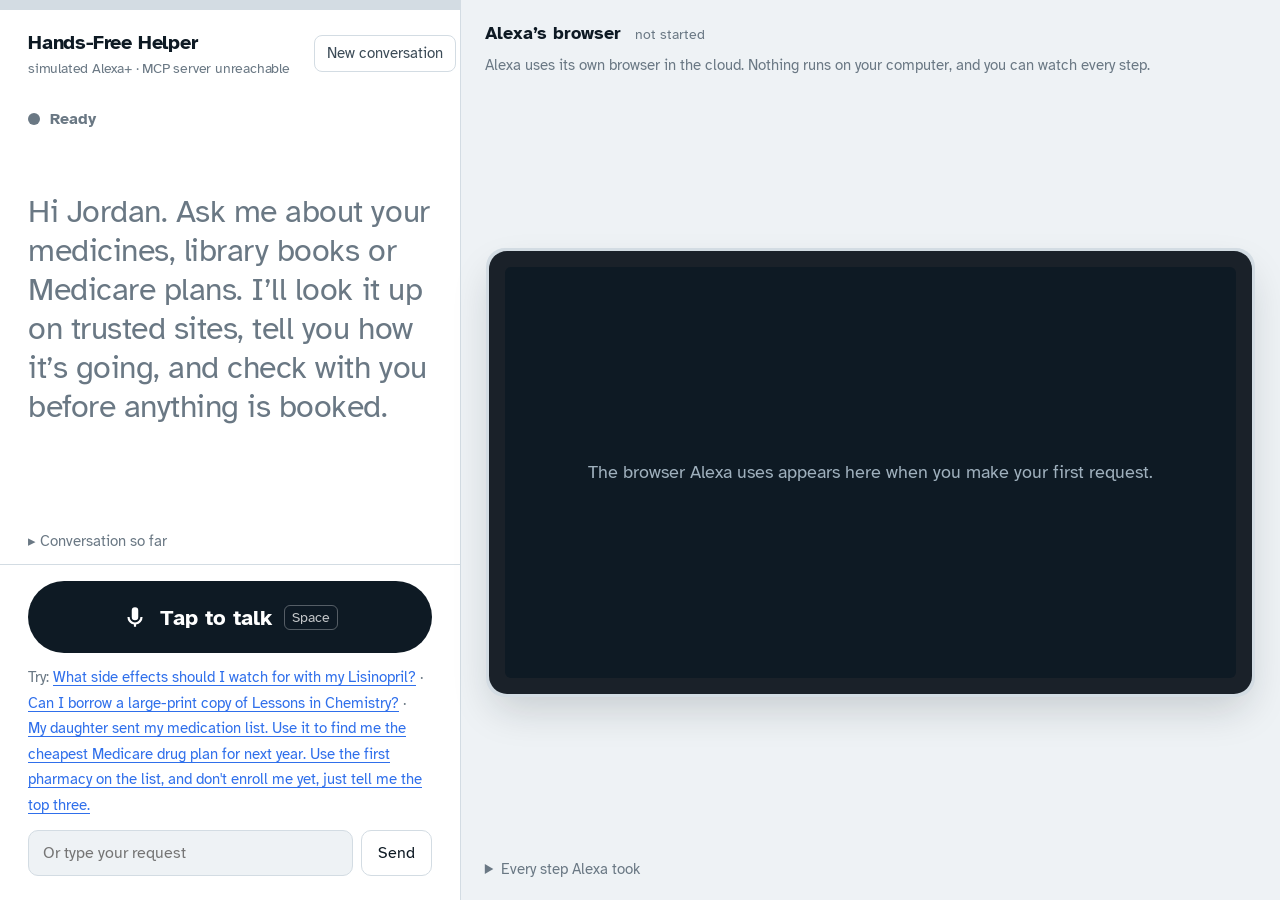
==== commit 3339ceac: "Don't re-ask for details the user already gave in the request Co-Authored-By: Claude Opus 5.5 <norep" ====
--- a/app/public/index.html
+++ b/app/public/index.html
@@ -151,7 +151,7 @@
       <div class="try" id="hints">Try:
         <button class="hint">What side effects should I watch for with my Lisinopril?</button> ·
         <button class="hint">Can I borrow a large-print copy of Lessons in Chemistry?</button> ·
-        <button class="hint">My daughter sent my medication list. Use it to find me the cheapest Medicare drug plan for next year.</button></div>
+        <button class="hint">My daughter sent my medication list. Use it to find me the cheapest Medicare drug plan for next year. Use the first pharmacy on the list, and don't enroll me yet, just tell me the top three.</button></div>
       <form class="typed" id="form"><input id="text" placeholder="Or type your request" autocomplete="off" aria-label="Type your request"><button>Send</button></form>
     </div>
   </section>
